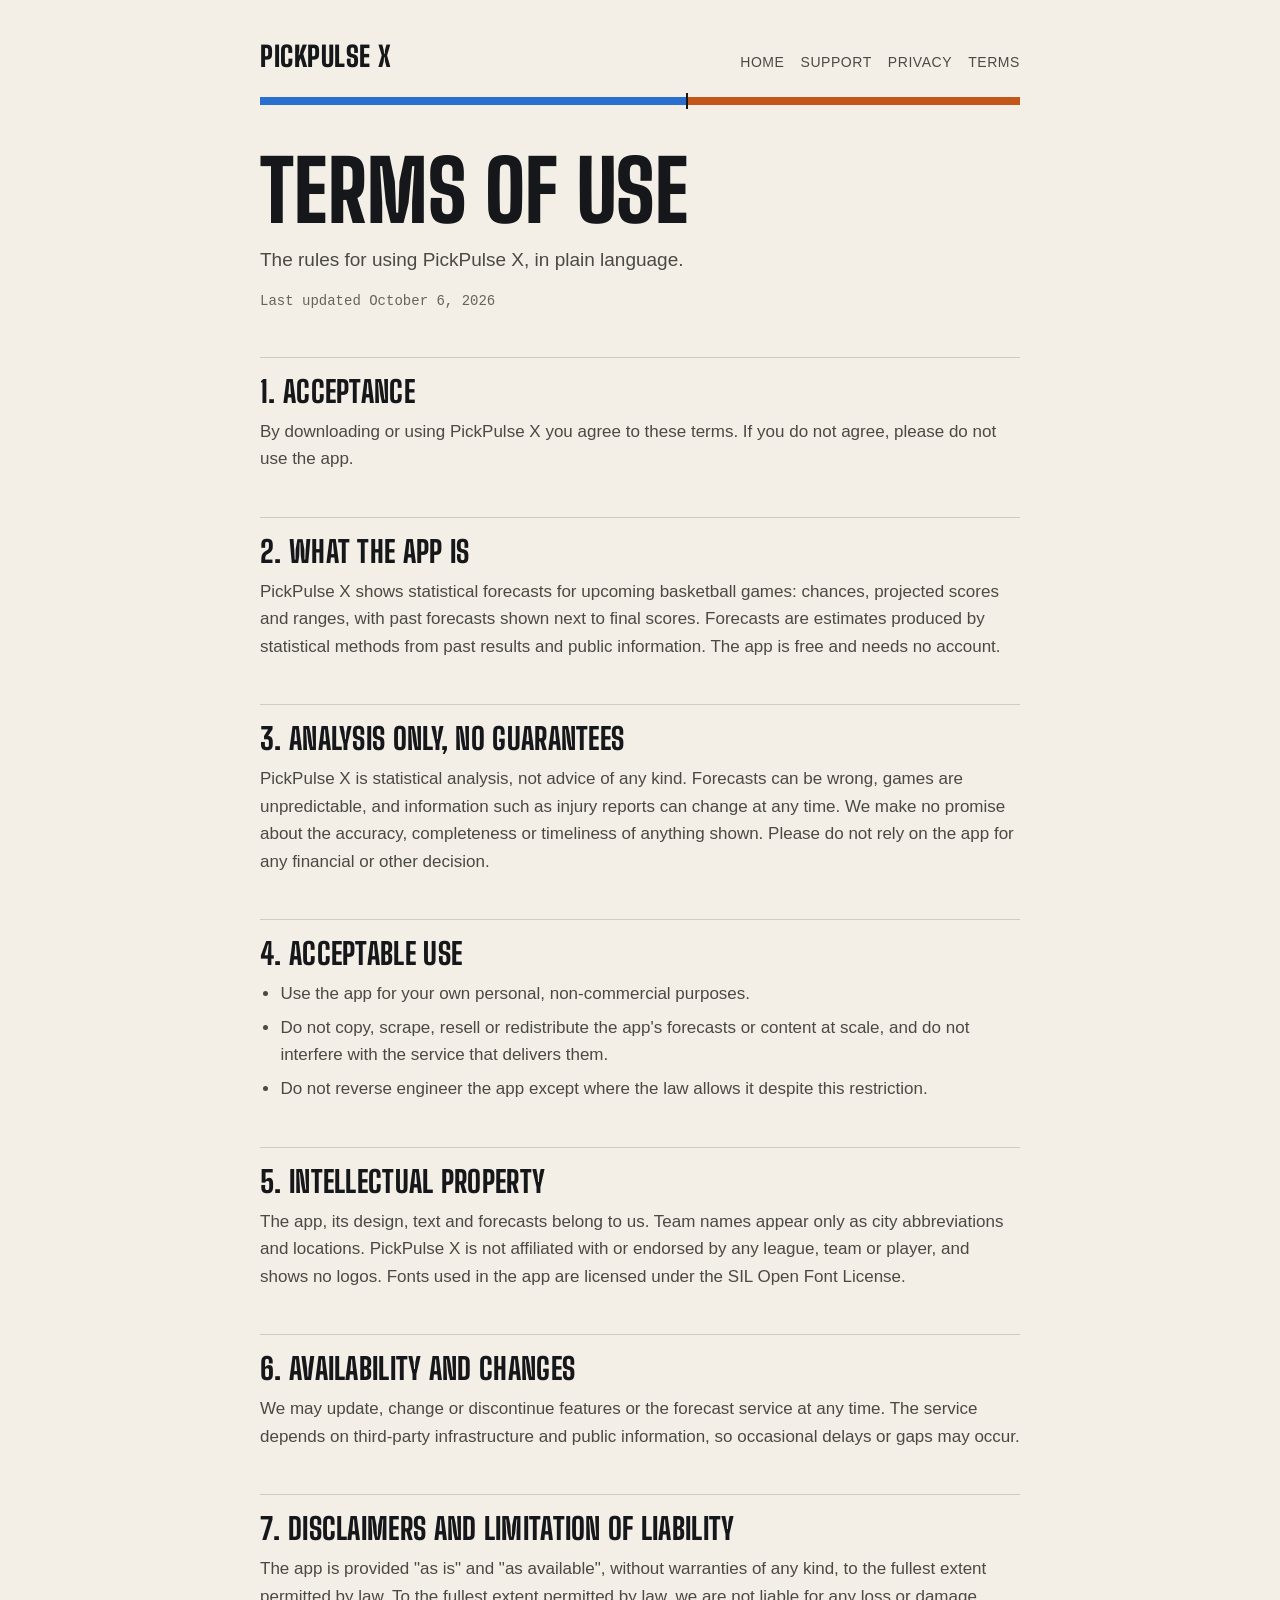
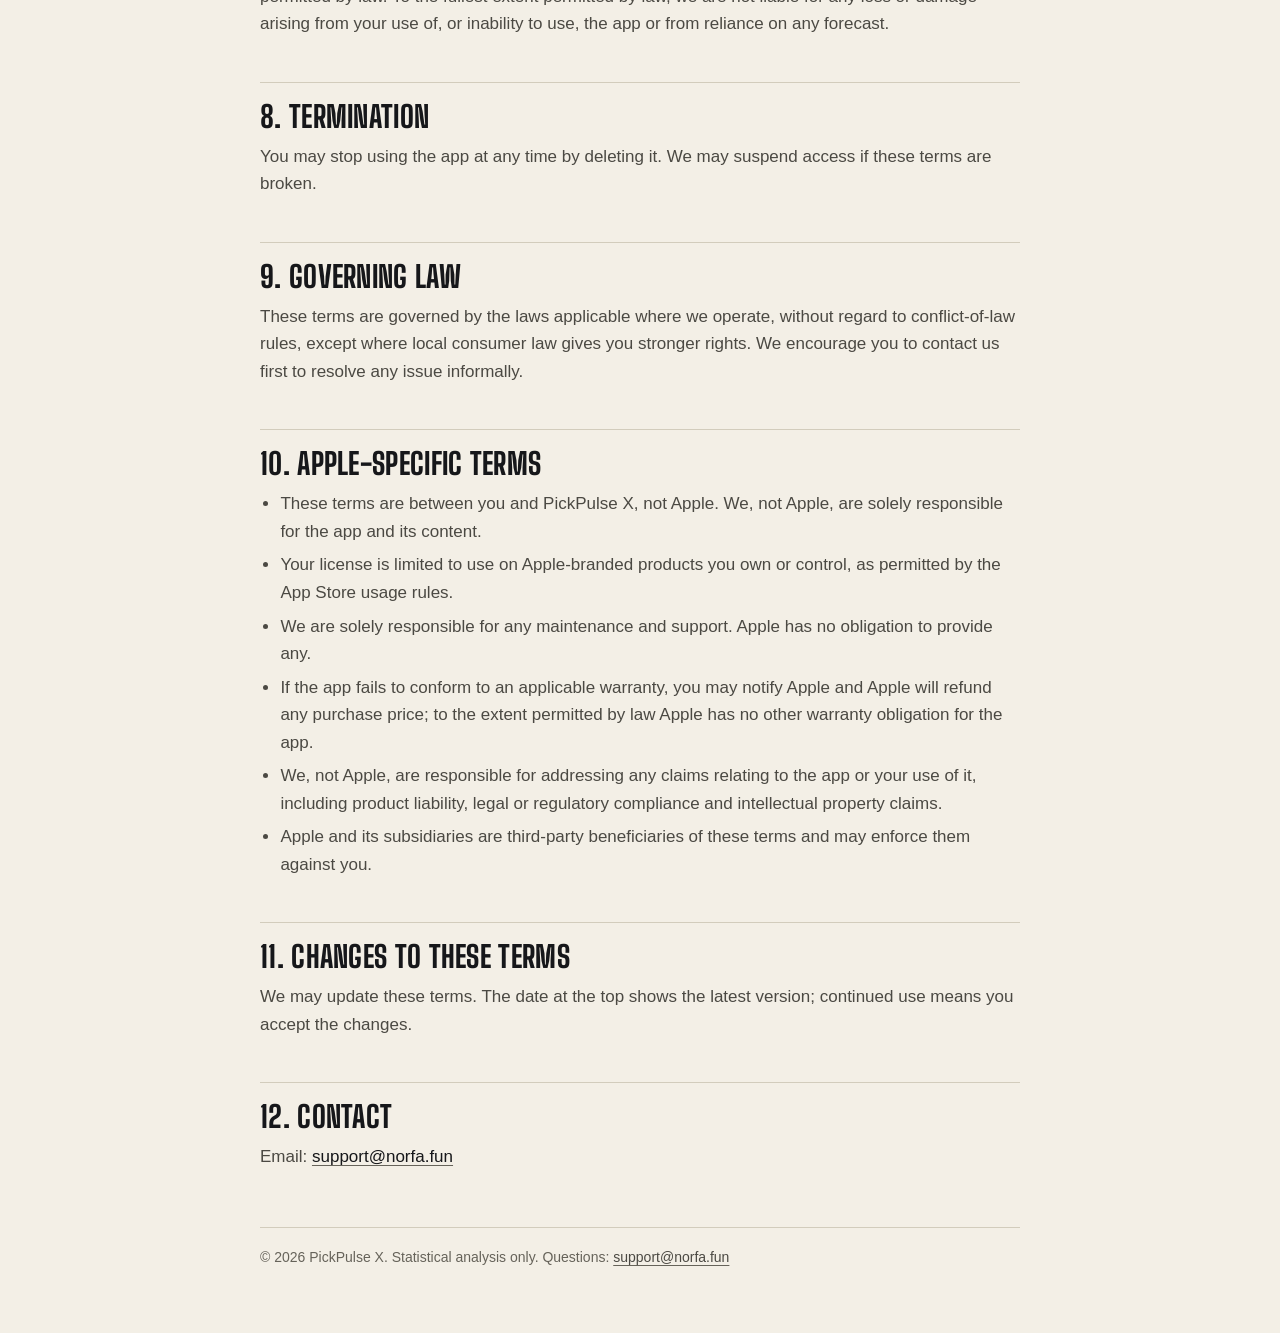
==== terms_of_use.html @ c6f574cf "PickPulse X: support, privacy policy, terms of use and App Store listing text" ====
<!DOCTYPE html>
<html lang="en">
<head>
  <meta charset="UTF-8" />
  <meta name="viewport" content="width=device-width, initial-scale=1.0" />
  <meta name="description" content="PickPulse X terms of use." />
  <meta name="color-scheme" content="light dark" />
  <title>PickPulse X Terms of Use</title>
  <link rel="stylesheet" href="style.css" />
</head>
<body>
<main>
  <header class="top"><a class="brand" href="index.html">PickPulse X</a><nav><a href="index.html">Home</a><a href="support.html">Support</a><a href="privacy_policy.html">Privacy</a><a href="terms_of_use.html">Terms</a></nav></header>
  <div class="ribbon"><i class="a"></i><i class="t"></i><i class="h"></i></div>
  <h1>Terms of Use</h1>
  <p class="lead">The rules for using PickPulse X, in plain language.</p>
  <p class="meta">Last updated October 6, 2026</p>
  <h2>1. Acceptance</h2>
  <p>By downloading or using PickPulse X you agree to these terms. If you do not agree, please do not use the app.</p>

  <h2>2. What the app is</h2>
  <p>PickPulse X shows statistical forecasts for upcoming basketball games: chances, projected scores and ranges, with past forecasts shown next to final scores. Forecasts are estimates produced by statistical methods from past results and public information. The app is free and needs no account.</p>

  <h2>3. Analysis only, no guarantees</h2>
  <p>PickPulse X is statistical analysis, not advice of any kind. Forecasts can be wrong, games are unpredictable, and information such as injury reports can change at any time. We make no promise about the accuracy, completeness or timeliness of anything shown. Please do not rely on the app for any financial or other decision.</p>

  <h2>4. Acceptable use</h2>
  <ul>
    <li>Use the app for your own personal, non-commercial purposes.</li>
    <li>Do not copy, scrape, resell or redistribute the app's forecasts or content at scale, and do not interfere with the service that delivers them.</li>
    <li>Do not reverse engineer the app except where the law allows it despite this restriction.</li>
  </ul>

  <h2>5. Intellectual property</h2>
  <p>The app, its design, text and forecasts belong to us. Team names appear only as city abbreviations and locations. PickPulse X is not affiliated with or endorsed by any league, team or player, and shows no logos. Fonts used in the app are licensed under the SIL Open Font License.</p>

  <h2>6. Availability and changes</h2>
  <p>We may update, change or discontinue features or the forecast service at any time. The service depends on third-party infrastructure and public information, so occasional delays or gaps may occur.</p>

  <h2>7. Disclaimers and limitation of liability</h2>
  <p>The app is provided "as is" and "as available", without warranties of any kind, to the fullest extent permitted by law. To the fullest extent permitted by law, we are not liable for any loss or damage arising from your use of, or inability to use, the app or from reliance on any forecast.</p>

  <h2>8. Termination</h2>
  <p>You may stop using the app at any time by deleting it. We may suspend access if these terms are broken.</p>

  <h2>9. Governing law</h2>
  <p>These terms are governed by the laws applicable where we operate, without regard to conflict-of-law rules, except where local consumer law gives you stronger rights. We encourage you to contact us first to resolve any issue informally.</p>

  <h2>10. Apple-specific terms</h2>
  <ul>
    <li>These terms are between you and PickPulse X, not Apple. We, not Apple, are solely responsible for the app and its content.</li>
    <li>Your license is limited to use on Apple-branded products you own or control, as permitted by the App Store usage rules.</li>
    <li>We are solely responsible for any maintenance and support. Apple has no obligation to provide any.</li>
    <li>If the app fails to conform to an applicable warranty, you may notify Apple and Apple will refund any purchase price; to the extent permitted by law Apple has no other warranty obligation for the app.</li>
    <li>We, not Apple, are responsible for addressing any claims relating to the app or your use of it, including product liability, legal or regulatory compliance and intellectual property claims.</li>
    <li>Apple and its subsidiaries are third-party beneficiaries of these terms and may enforce them against you.</li>
  </ul>

  <h2>11. Changes to these terms</h2>
  <p>We may update these terms. The date at the top shows the latest version; continued use means you accept the changes.</p>

  <h2>12. Contact</h2>
  <p>Email: <a href="mailto:support@norfa.fun">support@norfa.fun</a></p>
  <footer>&copy; 2026 PickPulse X. Statistical analysis only. Questions: <a href="mailto:support@norfa.fun">support@norfa.fun</a></footer>
</main>
</body>
</html>
---- style.css ----
@font-face {
  font-family: "Big Shoulders";
  src: url("fonts/BigShouldersDisplay-Variable.ttf") format("truetype");
  font-weight: 100 900;
  font-display: swap;
}

:root {
  --ground: #f3efe6;
  --wash: #e8e3d6;
  --rule: #d2ccbc;
  --ink: #16171a;
  --soft: #4b4943;
  --muted: #66635a;
  --away: #2a6fcf;
  --home: #c2571a;
}

@media (prefers-color-scheme: dark) {
  :root {
    --ground: #121315;
    --wash: #1b1d20;
    --rule: #2b2e33;
    --ink: #ece8df;
    --soft: #b9b5aa;
    --muted: #8d8a80;
    --away: #4a8be0;
    --home: #dc7430;
  }
}

* { box-sizing: border-box; margin: 0; padding: 0; }

html { -webkit-text-size-adjust: 100%; }

body {
  background: var(--ground);
  color: var(--ink);
  font-family: -apple-system, BlinkMacSystemFont, "Segoe UI", Helvetica, Arial, sans-serif;
  line-height: 1.62;
  font-size: 17px;
  padding: 0 22px 64px;
}

main { width: min(760px, 100%); margin: 0 auto; }

header.top {
  padding: 34px 0 0;
  display: flex;
  align-items: baseline;
  justify-content: space-between;
  gap: 16px;
}

.brand {
  font-family: "Big Shoulders", "Arial Narrow", Impact, sans-serif;
  font-weight: 850;
  font-size: 28px;
  letter-spacing: .02em;
  text-transform: uppercase;
  color: var(--ink);
  text-decoration: none;
}

nav a {
  color: var(--soft);
  text-decoration: none;
  font-size: 14px;
  margin-left: 16px;
  letter-spacing: .04em;
  text-transform: uppercase;
}
nav a:hover { color: var(--ink); }

.ribbon {
  display: flex;
  height: 8px;
  margin: 18px 0 0;
}
.ribbon i { display: block; height: 100%; }
.ribbon .a { background: var(--away); flex: 0 0 56%; }
.ribbon .t { background: var(--ink); flex: 0 0 2px; margin: -4px 0; height: 16px; }
.ribbon .h { background: var(--home); flex: 1; }

h1 {
  font-family: "Big Shoulders", "Arial Narrow", Impact, sans-serif;
  font-weight: 850;
  text-transform: uppercase;
  font-size: clamp(46px, 11vw, 84px);
  line-height: .95;
  margin: 46px 0 14px;
  letter-spacing: .005em;
}

.lead { color: var(--soft); font-size: 19px; max-width: 34em; }
.meta { color: var(--muted); font-size: 14px; margin-top: 12px; font-family: ui-monospace, "SF Mono", Menlo, monospace; }

h2 {
  font-family: "Big Shoulders", "Arial Narrow", Impact, sans-serif;
  font-weight: 800;
  text-transform: uppercase;
  font-size: 30px;
  line-height: 1;
  margin: 44px 0 12px;
  padding-top: 18px;
  border-top: 1px solid var(--rule);
  letter-spacing: .01em;
}

h3 { font-size: 17px; margin: 22px 0 6px; }

p, li { color: var(--soft); }
p { margin: 0 0 14px; }
ul { margin: 0 0 14px 1.2em; }
li { margin-bottom: 6px; }
strong { color: var(--ink); }

a { color: var(--ink); text-decoration-color: var(--muted); text-underline-offset: 3px; }

.cards { display: grid; gap: 12px; margin-top: 34px; }
.card {
  display: block;
  border: 1px solid var(--ink);
  padding: 18px 20px;
  text-decoration: none;
  color: var(--ink);
  background: transparent;
}
.card:hover { background: var(--wash); }
.card b {
  display: block;
  font-family: "Big Shoulders", "Arial Narrow", Impact, sans-serif;
  font-weight: 850;
  font-size: 26px;
  letter-spacing: .02em;
  text-transform: uppercase;
}
.card span { color: var(--soft); font-size: 15px; }

.qa { border-top: 1px solid var(--rule); padding: 16px 0 2px; }
.qa h3 { margin-top: 0; }

footer { margin-top: 56px; padding-top: 18px; border-top: 1px solid var(--rule); color: var(--muted); font-size: 14px; }
footer a { color: var(--soft); }
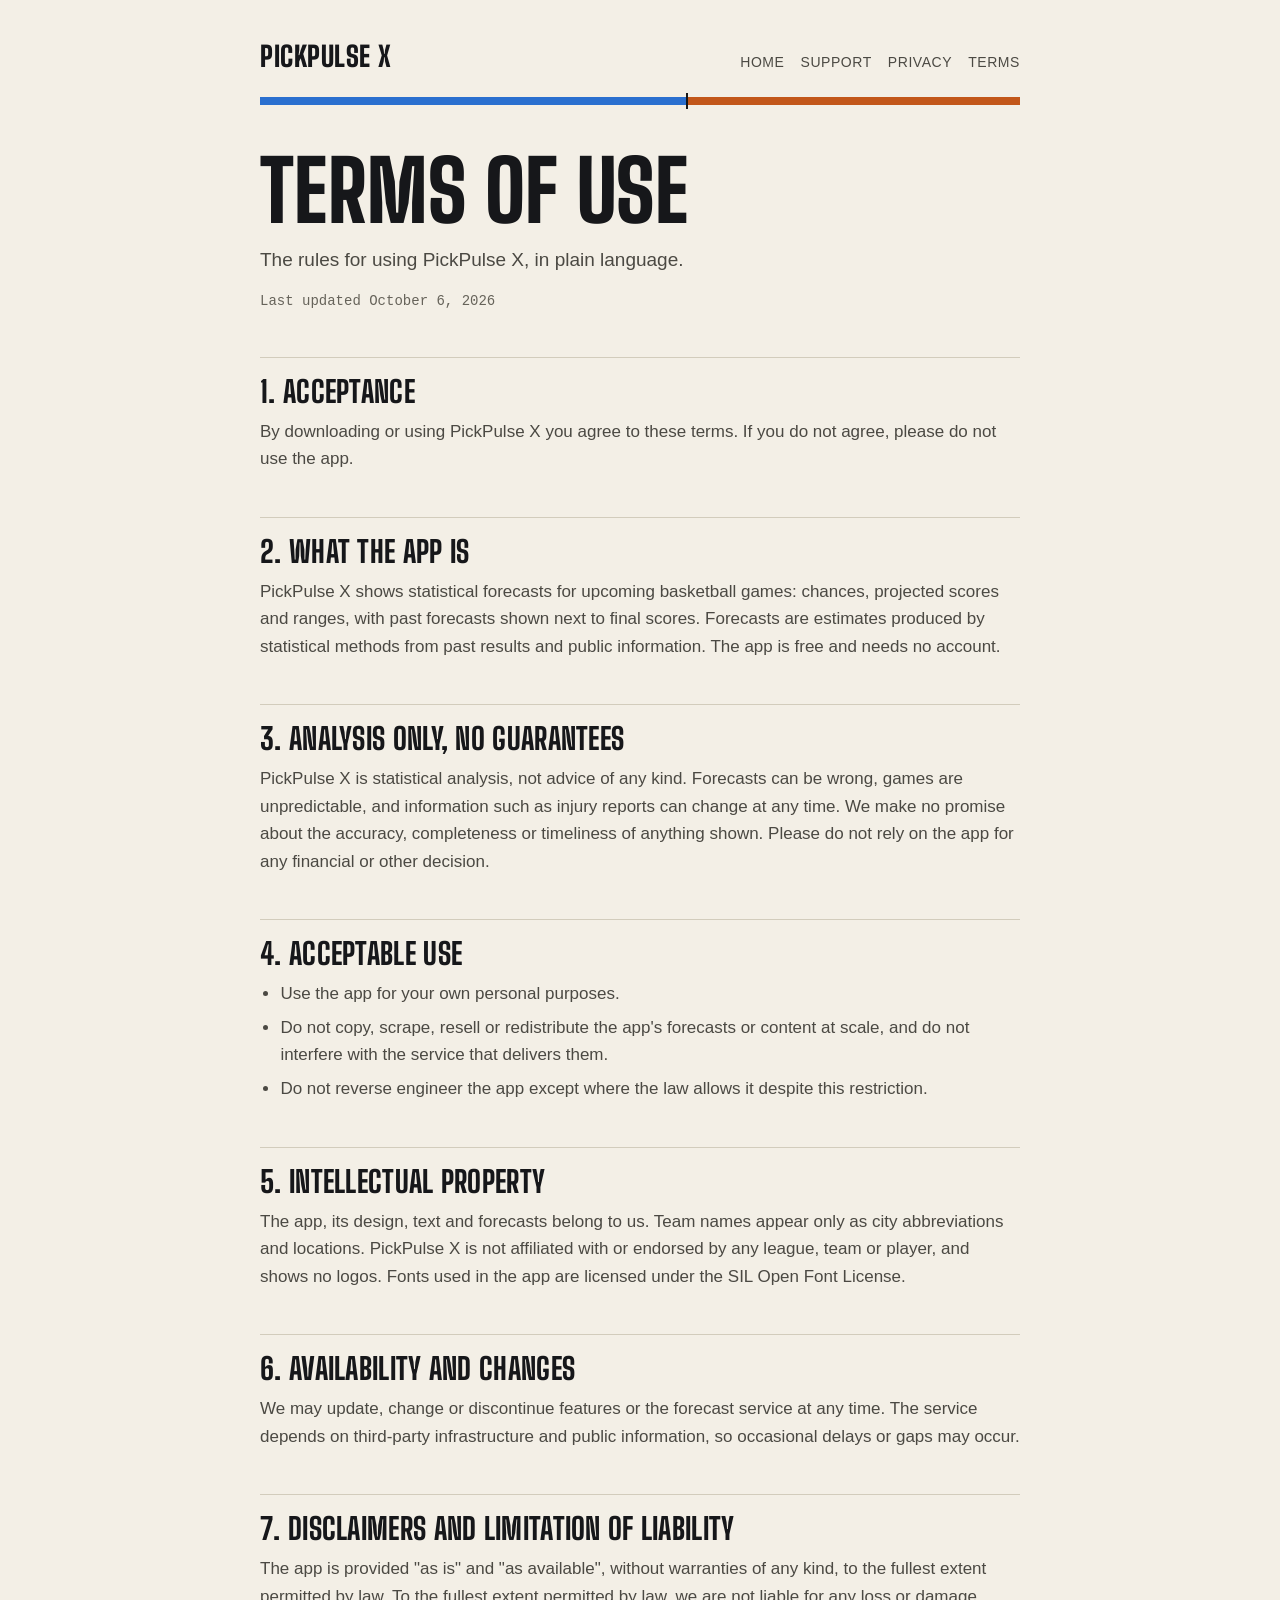
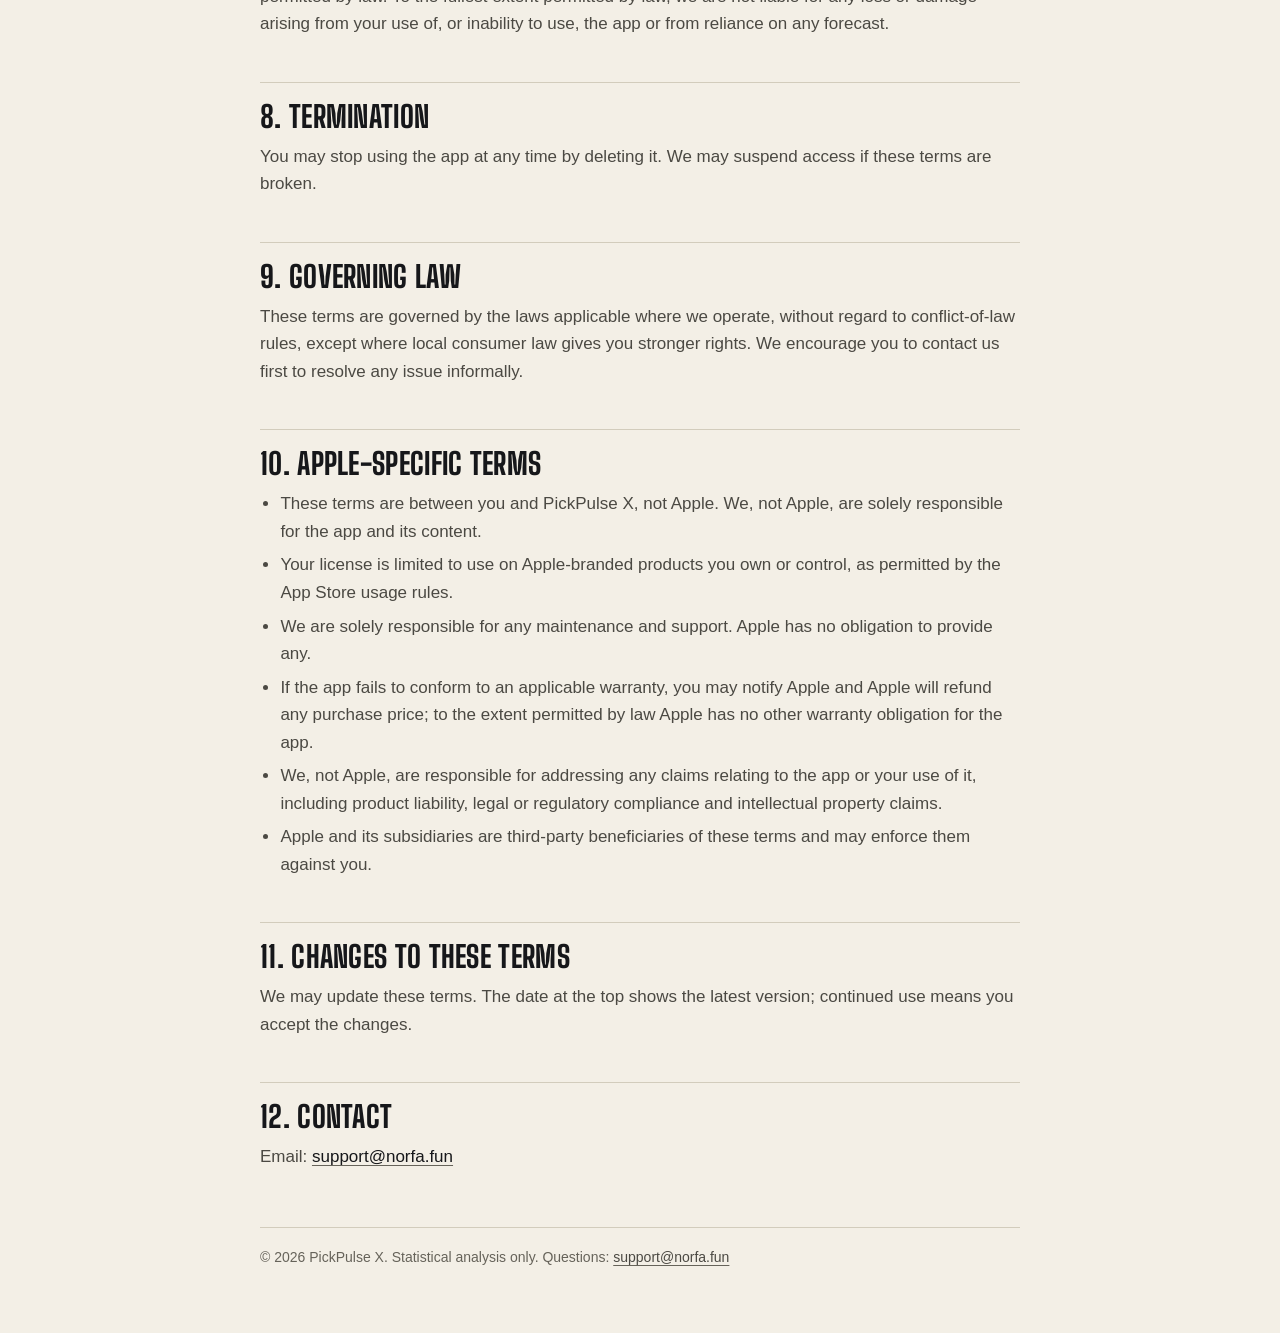
==== commit e7f37f5d: "Terms: personal use wording Co-Authored-By: Claude Opus 5.5 <noreply@anthropic.com> Claude-Session: " ====
--- a/terms_of_use.html
+++ b/terms_of_use.html
@@ -26,7 +26,7 @@
 
   <h2>4. Acceptable use</h2>
   <ul>
-    <li>Use the app for your own personal, non-commercial purposes.</li>
+    <li>Use the app for your own personal purposes.</li>
     <li>Do not copy, scrape, resell or redistribute the app's forecasts or content at scale, and do not interfere with the service that delivers them.</li>
     <li>Do not reverse engineer the app except where the law allows it despite this restriction.</li>
   </ul>
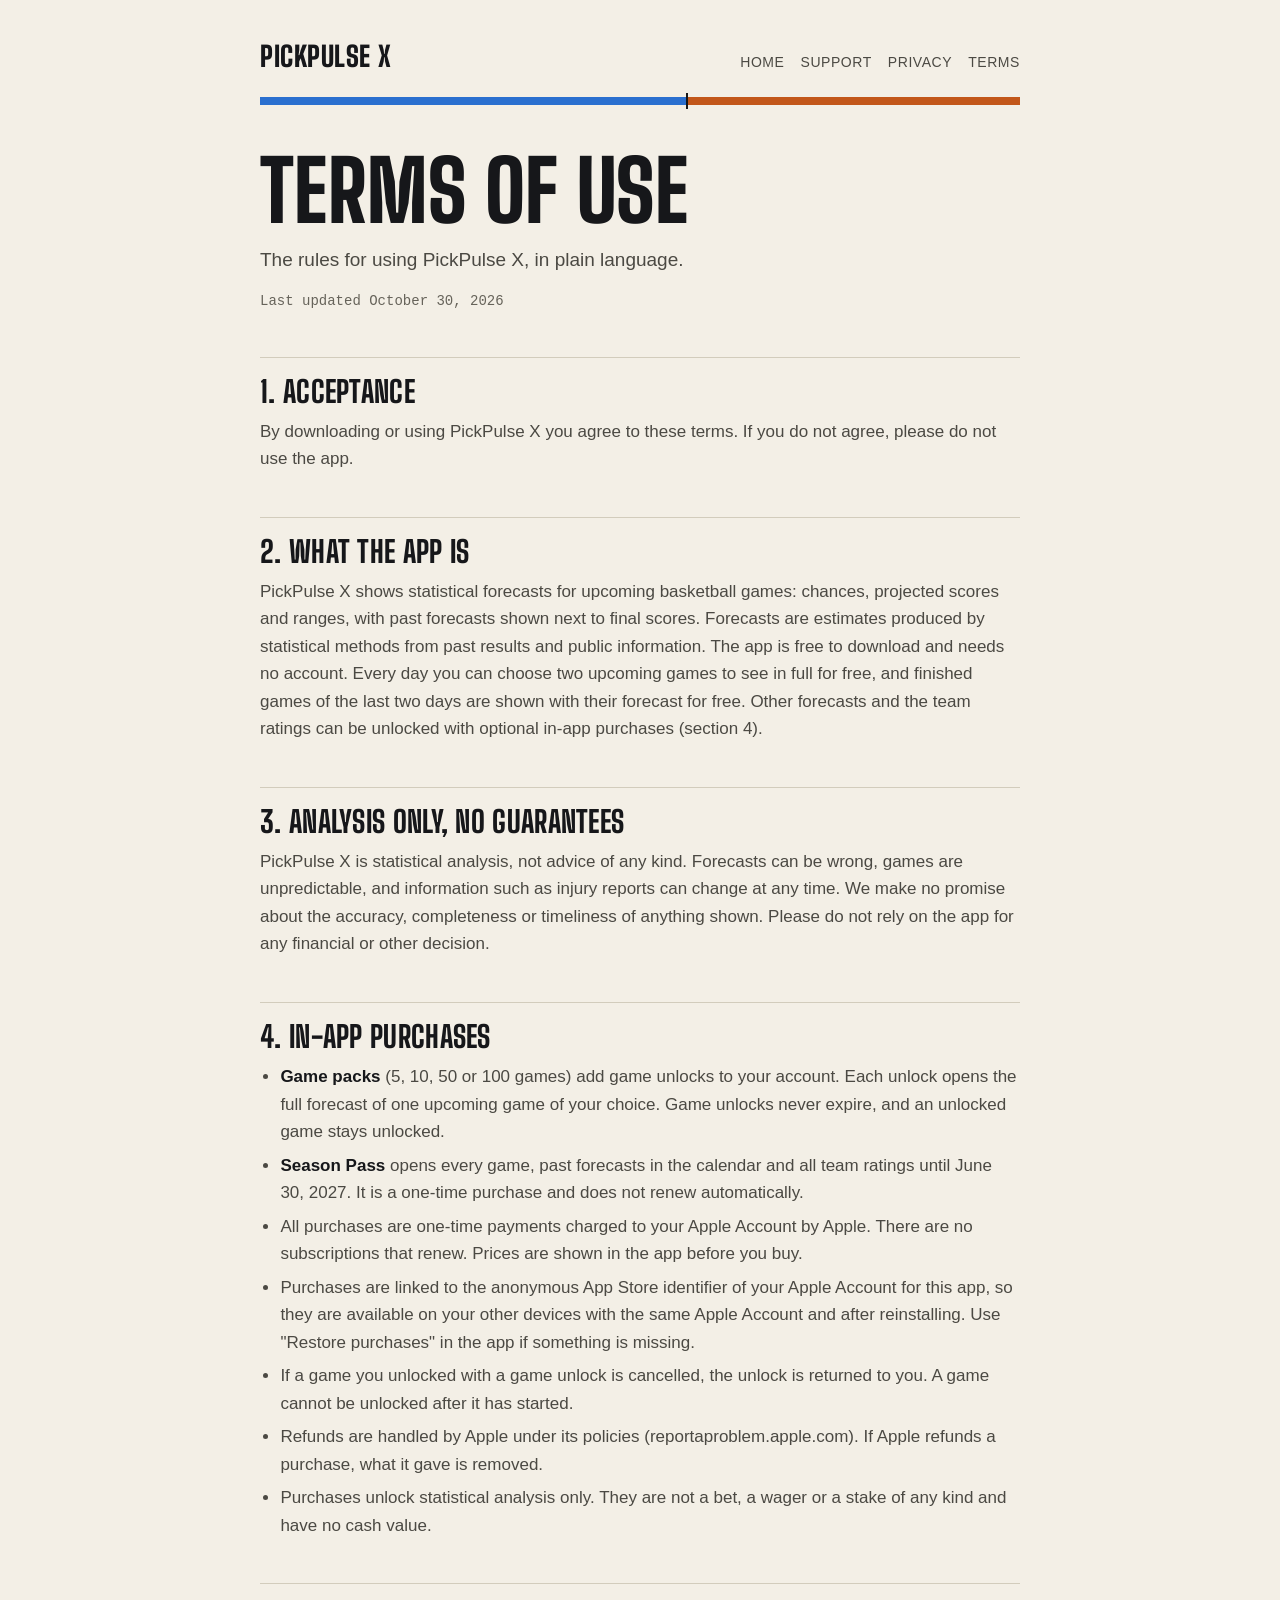
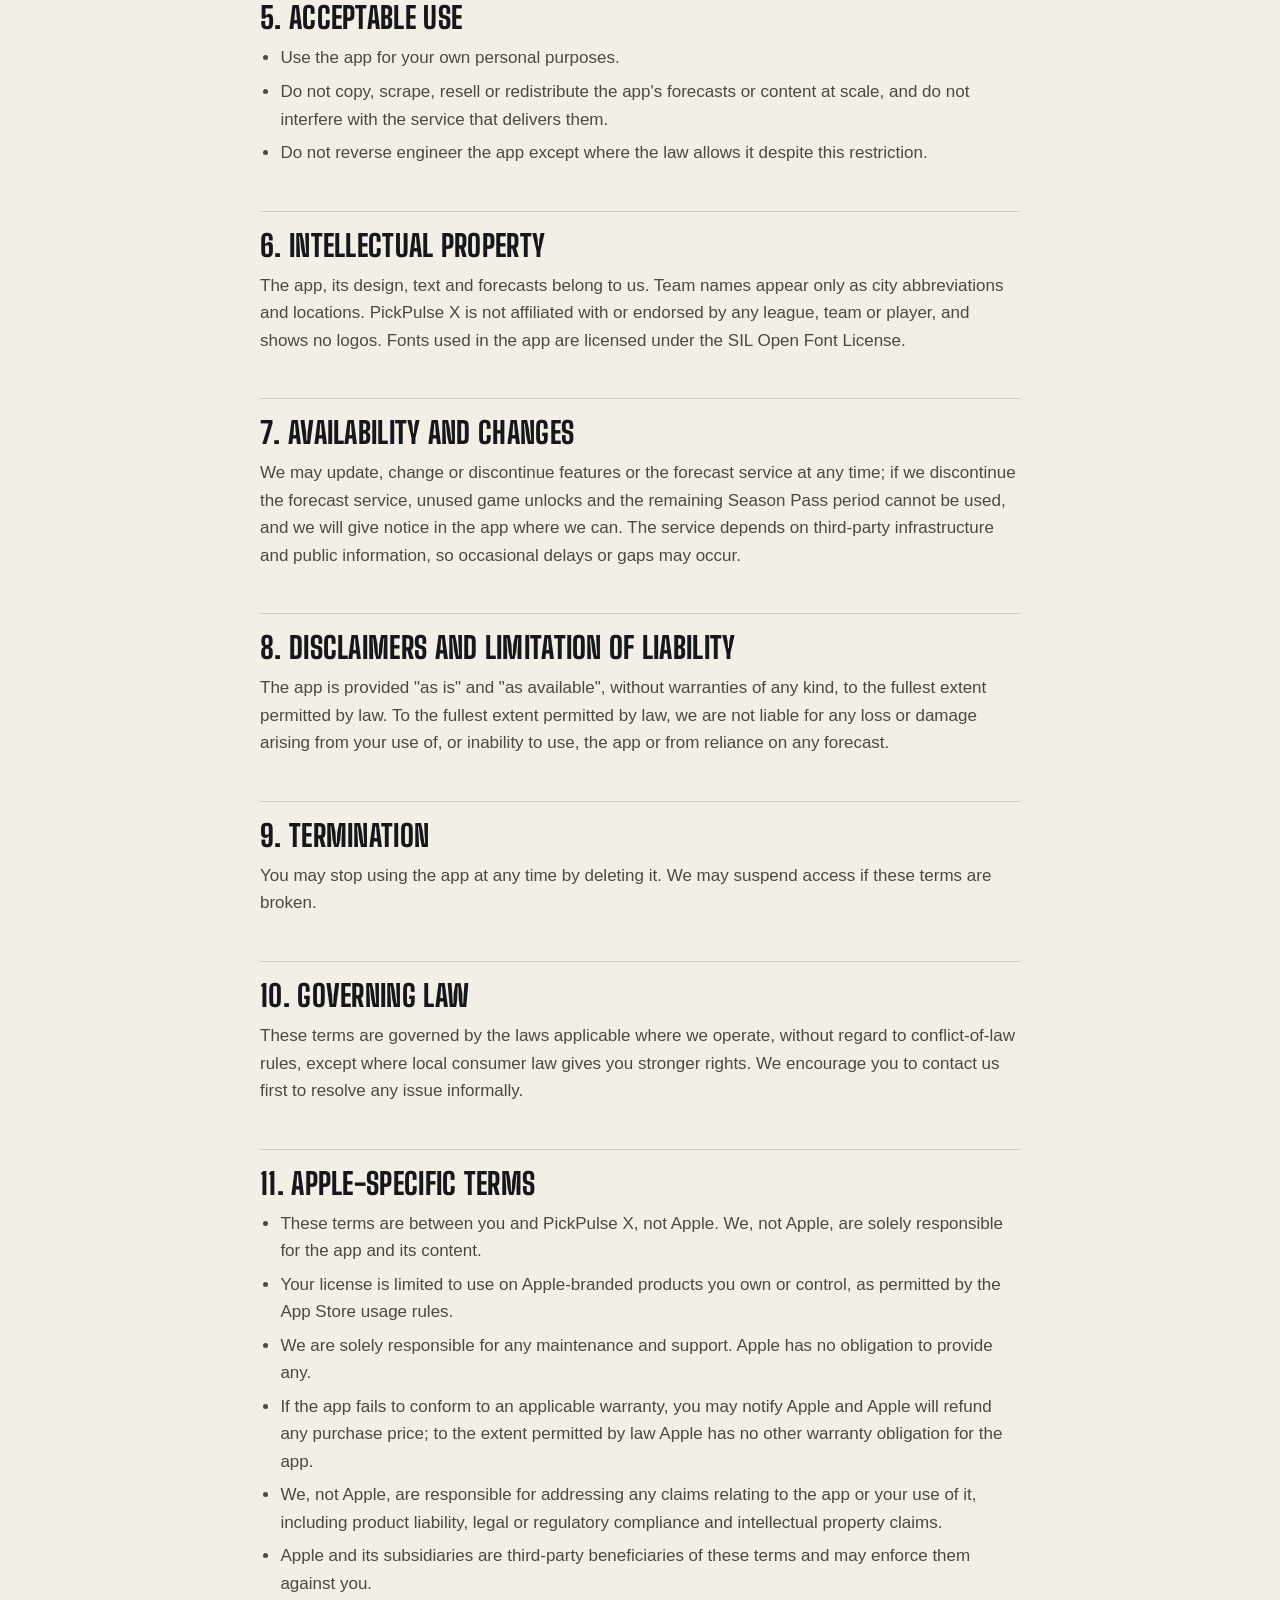
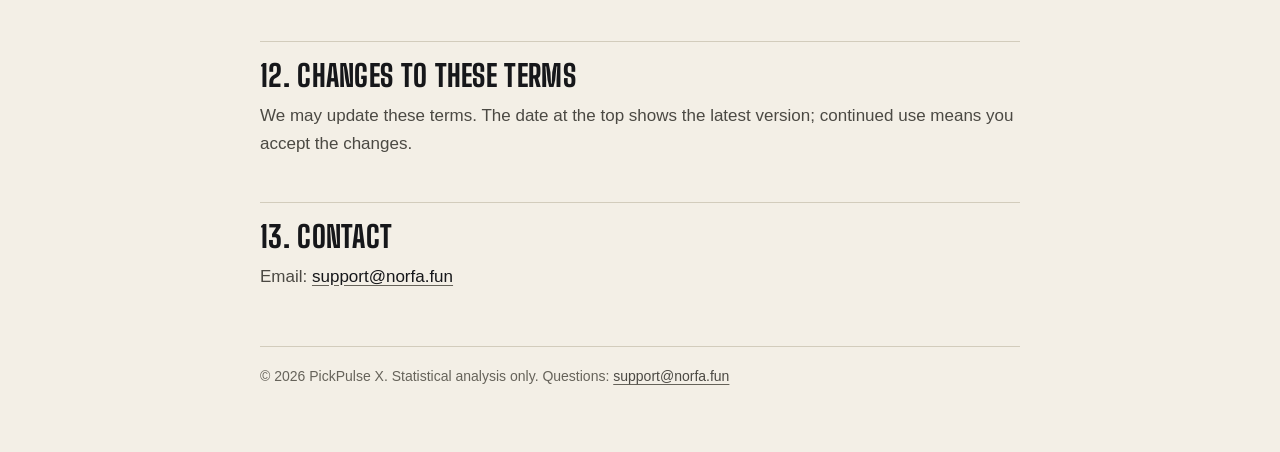
==== commit faaf7e06: "Privacy policy and terms for in-app purchases Co-Authored-By: Claude Opus 5.5 <noreply@anthropic.com" ====
--- a/terms_of_use.html
+++ b/terms_of_use.html
@@ -14,39 +14,50 @@
   <div class="ribbon"><i class="a"></i><i class="t"></i><i class="h"></i></div>
   <h1>Terms of Use</h1>
   <p class="lead">The rules for using PickPulse X, in plain language.</p>
-  <p class="meta">Last updated October 6, 2026</p>
+  <p class="meta">Last updated October 30, 2026</p>
   <h2>1. Acceptance</h2>
   <p>By downloading or using PickPulse X you agree to these terms. If you do not agree, please do not use the app.</p>
 
   <h2>2. What the app is</h2>
-  <p>PickPulse X shows statistical forecasts for upcoming basketball games: chances, projected scores and ranges, with past forecasts shown next to final scores. Forecasts are estimates produced by statistical methods from past results and public information. The app is free and needs no account.</p>
+  <p>PickPulse X shows statistical forecasts for upcoming basketball games: chances, projected scores and ranges, with past forecasts shown next to final scores. Forecasts are estimates produced by statistical methods from past results and public information. The app is free to download and needs no account. Every day you can choose two upcoming games to see in full for free, and finished games of the last two days are shown with their forecast for free. Other forecasts and the team ratings can be unlocked with optional in-app purchases (section 4).</p>
 
   <h2>3. Analysis only, no guarantees</h2>
   <p>PickPulse X is statistical analysis, not advice of any kind. Forecasts can be wrong, games are unpredictable, and information such as injury reports can change at any time. We make no promise about the accuracy, completeness or timeliness of anything shown. Please do not rely on the app for any financial or other decision.</p>
 
-  <h2>4. Acceptable use</h2>
+  <h2>4. In-app purchases</h2>
+  <ul>
+    <li><strong>Game packs</strong> (5, 10, 50 or 100 games) add game unlocks to your account. Each unlock opens the full forecast of one upcoming game of your choice. Game unlocks never expire, and an unlocked game stays unlocked.</li>
+    <li><strong>Season Pass</strong> opens every game, past forecasts in the calendar and all team ratings until June 30, 2027. It is a one-time purchase and does not renew automatically.</li>
+    <li>All purchases are one-time payments charged to your Apple Account by Apple. There are no subscriptions that renew. Prices are shown in the app before you buy.</li>
+    <li>Purchases are linked to the anonymous App Store identifier of your Apple Account for this app, so they are available on your other devices with the same Apple Account and after reinstalling. Use "Restore purchases" in the app if something is missing.</li>
+    <li>If a game you unlocked with a game unlock is cancelled, the unlock is returned to you. A game cannot be unlocked after it has started.</li>
+    <li>Refunds are handled by Apple under its policies (reportaproblem.apple.com). If Apple refunds a purchase, what it gave is removed.</li>
+    <li>Purchases unlock statistical analysis only. They are not a bet, a wager or a stake of any kind and have no cash value.</li>
+  </ul>
+
+  <h2>5. Acceptable use</h2>
   <ul>
     <li>Use the app for your own personal purposes.</li>
     <li>Do not copy, scrape, resell or redistribute the app's forecasts or content at scale, and do not interfere with the service that delivers them.</li>
     <li>Do not reverse engineer the app except where the law allows it despite this restriction.</li>
   </ul>
 
-  <h2>5. Intellectual property</h2>
+  <h2>6. Intellectual property</h2>
   <p>The app, its design, text and forecasts belong to us. Team names appear only as city abbreviations and locations. PickPulse X is not affiliated with or endorsed by any league, team or player, and shows no logos. Fonts used in the app are licensed under the SIL Open Font License.</p>
 
-  <h2>6. Availability and changes</h2>
-  <p>We may update, change or discontinue features or the forecast service at any time. The service depends on third-party infrastructure and public information, so occasional delays or gaps may occur.</p>
+  <h2>7. Availability and changes</h2>
+  <p>We may update, change or discontinue features or the forecast service at any time; if we discontinue the forecast service, unused game unlocks and the remaining Season Pass period cannot be used, and we will give notice in the app where we can. The service depends on third-party infrastructure and public information, so occasional delays or gaps may occur.</p>
 
-  <h2>7. Disclaimers and limitation of liability</h2>
+  <h2>8. Disclaimers and limitation of liability</h2>
   <p>The app is provided "as is" and "as available", without warranties of any kind, to the fullest extent permitted by law. To the fullest extent permitted by law, we are not liable for any loss or damage arising from your use of, or inability to use, the app or from reliance on any forecast.</p>
 
-  <h2>8. Termination</h2>
+  <h2>9. Termination</h2>
   <p>You may stop using the app at any time by deleting it. We may suspend access if these terms are broken.</p>
 
-  <h2>9. Governing law</h2>
+  <h2>10. Governing law</h2>
   <p>These terms are governed by the laws applicable where we operate, without regard to conflict-of-law rules, except where local consumer law gives you stronger rights. We encourage you to contact us first to resolve any issue informally.</p>
 
-  <h2>10. Apple-specific terms</h2>
+  <h2>11. Apple-specific terms</h2>
   <ul>
     <li>These terms are between you and PickPulse X, not Apple. We, not Apple, are solely responsible for the app and its content.</li>
     <li>Your license is limited to use on Apple-branded products you own or control, as permitted by the App Store usage rules.</li>
@@ -56,10 +67,10 @@
     <li>Apple and its subsidiaries are third-party beneficiaries of these terms and may enforce them against you.</li>
   </ul>
 
-  <h2>11. Changes to these terms</h2>
+  <h2>12. Changes to these terms</h2>
   <p>We may update these terms. The date at the top shows the latest version; continued use means you accept the changes.</p>
 
-  <h2>12. Contact</h2>
+  <h2>13. Contact</h2>
   <p>Email: <a href="mailto:support@norfa.fun">support@norfa.fun</a></p>
   <footer>&copy; 2026 PickPulse X. Statistical analysis only. Questions: <a href="mailto:support@norfa.fun">support@norfa.fun</a></footer>
 </main>
